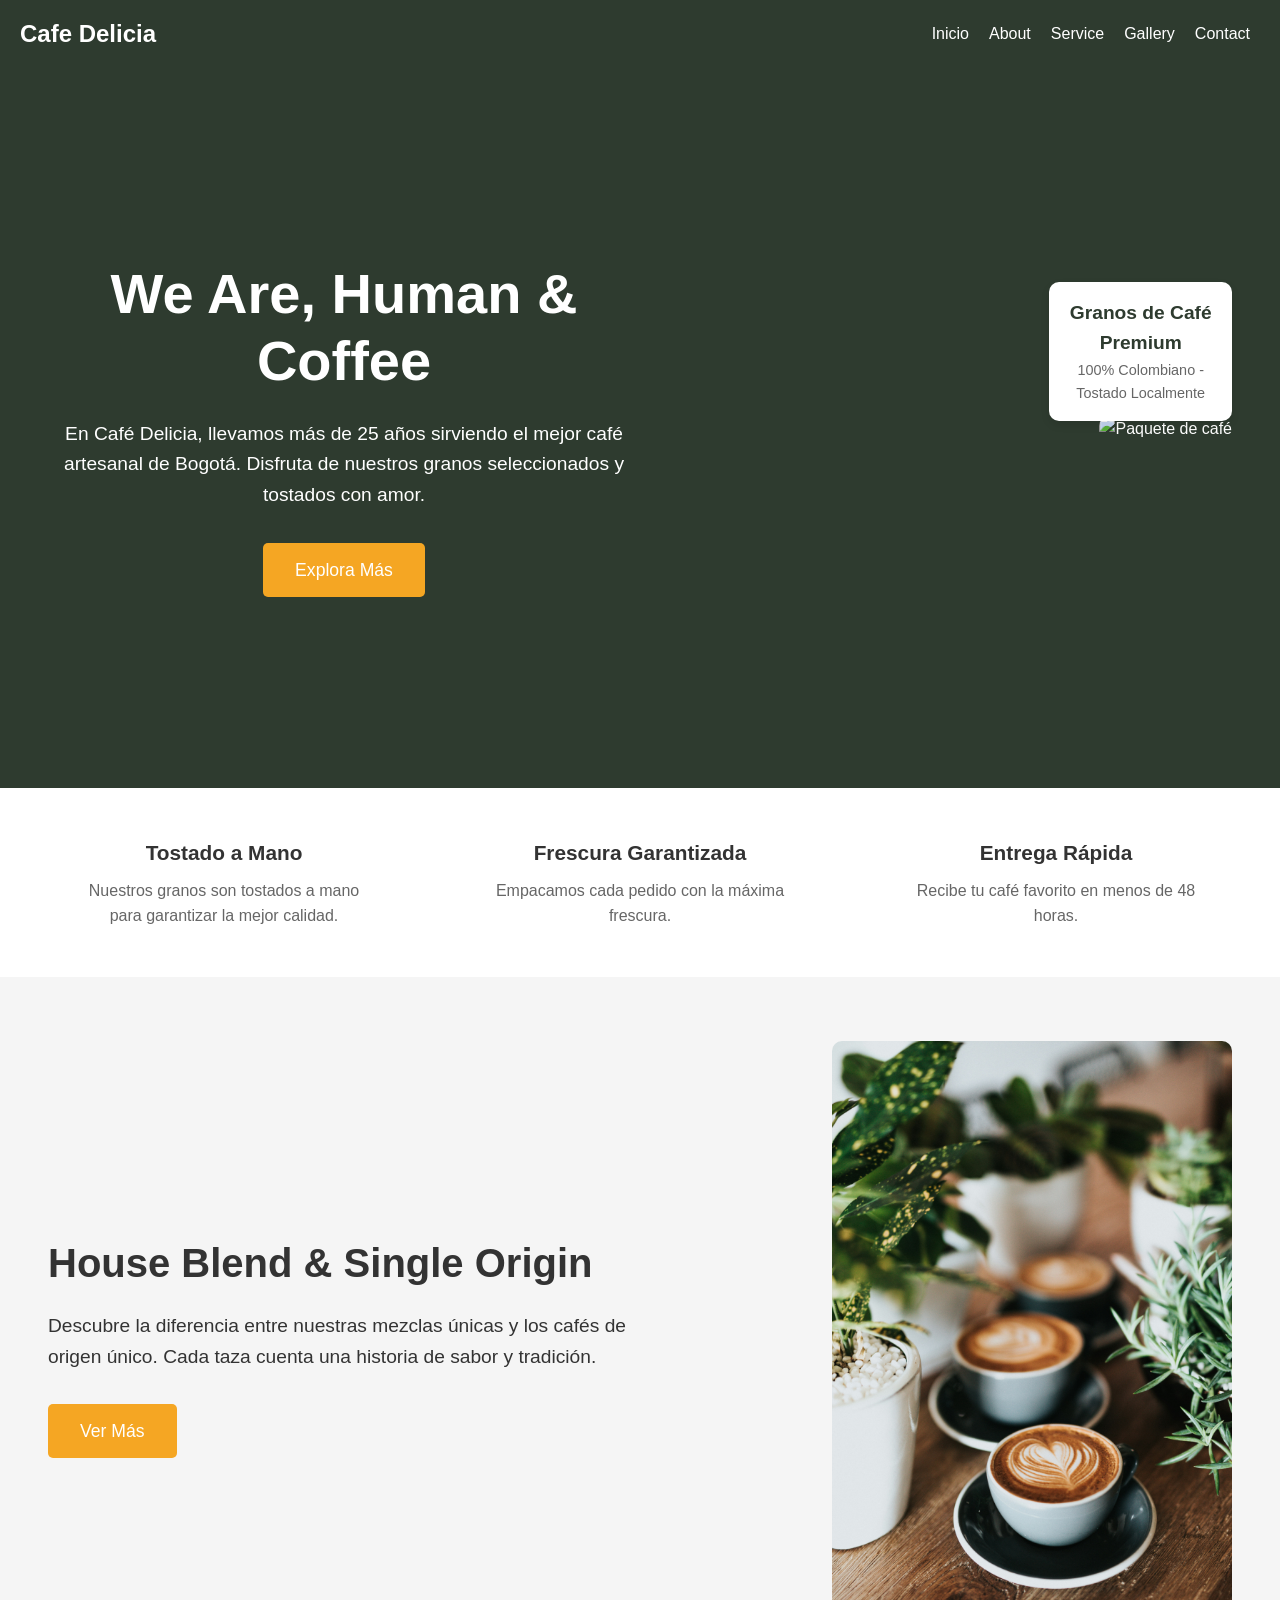
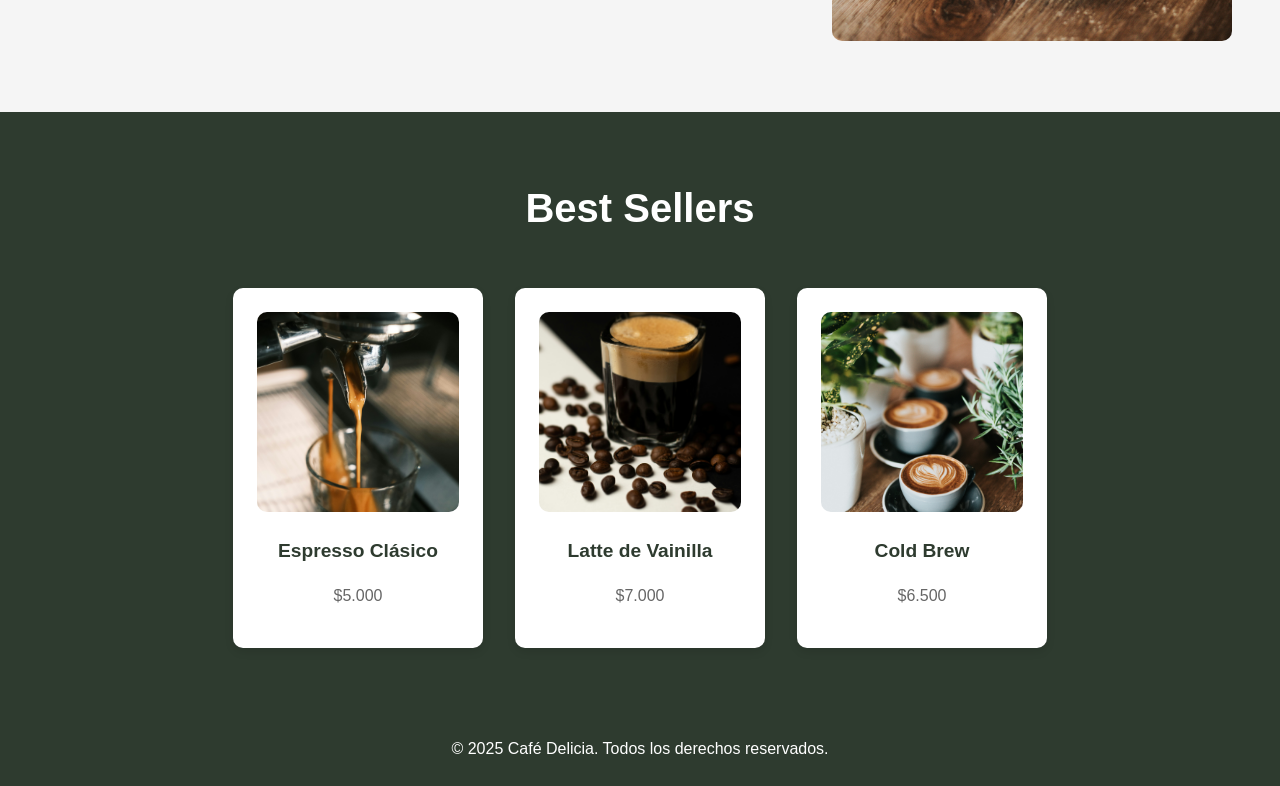
==== index.html @ 70d64720 "Mi nuevo Proyecto" ====
<!DOCTYPE html>
<html lang="es">
<head>
    <meta charset="UTF-8">
    <meta name="viewport" content="width=device-width, initial-scale=1.0">
    <title>Café Delicia - Inicio</title>
    <link rel="stylesheet" href="/css/style.css">
</head>
<body>
    <nav class="navbar">
        <div class="logo">Cafe Delicia</div>
        <ul class="nav-links" id="navLinks">
            <li><a href="index.html">Inicio</a></li>
            <li><a href="/page/about.html">About</a></li>
            <li><a href="/page/services.html">Service</a></li>
            <li><a href="/page/gallery.html">Gallery</a></li>
            <li><a href="/page/contact.html">Contact</a></li>
        </ul>
        <div class="hamburger" id="hamburger">
            <div></div>
            <div></div>
            <div></div>
        </div>
    </nav>
    
    <script>
        document.addEventListener("DOMContentLoaded", function () {
            const hamburger = document.getElementById("hamburger");
            const navLinks = document.getElementById("navLinks");
            
            hamburger.addEventListener("click", function () {
                navLinks.classList.toggle("active");
            });
        });
    </script>

    <main>
        <section class="hero">
            <div class="hero-content">
                <h1>We Are, Human & Coffee</h1>
                <p>En Café Delicia, llevamos más de 25 años sirviendo el mejor café artesanal de Bogotá. Disfruta de nuestros granos seleccionados y tostados con amor.</p>
                <a href="services.html" class="btn">Explora Más</a>
            </div>
            <div class="hero-image">
                <img src="https://images.unsplash.com/photo-1600585154340-be6161a56a0c?q=80&w=400&auto=format&fit=crop" alt="Paquete de café">
                <div class="highlight-box">
                    <h3>Granos de Café Premium</h3>
                    <p>100% Colombiano - Tostado Localmente</p>
                </div>
            </div>
        </section>

        <section class="features">
            <div class="feature-item">
                <h3>Tostado a Mano</h3>
                <p>Nuestros granos son tostados a mano para garantizar la mejor calidad.</p>
            </div>
            <div class="feature-item">
                <h3>Frescura Garantizada</h3>
                <p>Empacamos cada pedido con la máxima frescura.</p>
            </div>
            <div class="feature-item">
                <h3>Entrega Rápida</h3>
                <p>Recibe tu café favorito en menos de 48 horas.</p>
            </div>
        </section>

        <section class="blend-section">
            <div class="blend-content">
                <h2>House Blend & Single Origin</h2>
                <p>Descubre la diferencia entre nuestras mezclas únicas y los cafés de origen único. Cada taza cuenta una historia de sabor y tradición.</p>
                <a href="services.html" class="btn">Ver Más</a>
            </div>
            <div class="blend-image">
                <img src="images/nathan-dumlao-zUNs99PGDg0-unsplash.jpg">
            </div>
        </section>

        <section class="best-sellers">
            <h2>Best Sellers</h2>
            <div class="products">
                <div class="product-card">
                    <img src="images/cemrecan-yurtman-XXLXQYrKuqo-unsplash.jpg" alt="Espresso">
                    <h3>Espresso Clásico</h3>
                    <p>$5.000</p>
                </div>
                <div class="product-card">
                    <img src="images/abolfazl-eslami-qHTyT-lxUBU-unsplash.jpg" alt="Latte">
                    <h3>Latte de Vainilla</h3>
                    <p>$7.000</p>
                </div>
                <div class="product-card">
                    <img src="images/nathan-dumlao-zUNs99PGDg0-unsplash.jpg" alt="Cold Brew">
                    <h3>Cold Brew</h3>
                    <p>$6.500</p>
                </div>
            </div>
        </section>
    </main>

    <footer>
        <p>© 2025 Café Delicia. Todos los derechos reservados.</p>
    </footer>
</body>
</html>
---- css/style.css ----
/* Reset y estilos base */
* {
    margin: 0;
    padding: 0;
    box-sizing: border-box;
}

body {
    font-family: 'Arial', sans-serif;
    line-height: 1.6;
    background-color: #f5f5f5;
    color: #333;
}

/* navbar */
.navbar {
    display: flex;
    justify-content: space-between;
    align-items: center;
    background: #2e3b2f;
    padding: 15px 20px;
    position: relative;
}

.navbar .logo {
    color: white;
    font-size: 1.5rem;
    font-weight: bold;
}

.nav-links {
    list-style: none;
    display: flex;
}

.nav-links li {
    margin: 0 10px;
}

.nav-links a {
    color: white;
    text-decoration: none;
    font-size: 1rem;
}

.hamburger {
    display: none;
    flex-direction: column;
    cursor: pointer;
}

.hamburger div {
    width: 25px;
    height: 3px;
    background: white;
    margin: 5px;
}

/* Hero (General) */
.hero {
    display: flex;
    justify-content: center;
    align-items: center;
    padding: 4rem 3rem;
    background-color: #2e3b2f;
    color: #fff;
    min-height: 60vh;
    text-align: center;
    background-size: cover;
    background-position: center;
}

.hero-content h1 {
    font-size: 3.5rem;
    margin-bottom: 1.5rem;
    line-height: 1.2;
}

.hero-content p {
    font-size: 1.2rem;
    margin-bottom: 2rem;
}

/* Hero específico para About */
.about-hero {
    background-image: linear-gradient(rgba(46, 59, 47, 0.7), rgba(46, 59, 47, 0.7)), url('https://images.unsplash.com/photo-1495474472287-4d71bcdd2085?q=80&w=1200&auto=format&fit=crop');
}

/* Hero específico para Services */
.services-hero {
    background-image: linear-gradient(rgba(46, 59, 47, 0.7), rgba(46, 59, 47, 0.7)), url('https://images.unsplash.com/photo-1512568400610-62da28bc8a13?q=80&w=1200&auto=format&fit=crop');
}

/* Hero específico para Gallery */
.gallery-hero {
    background-image: linear-gradient(rgba(46, 59, 47, 0.7), rgba(46, 59, 47, 0.7)), url('https://images.unsplash.com/photo-1509042239860-f550ce710b93?q=80&w=1200&auto=format&fit=crop');
}

/* Hero (Index) */
.hero:not(.about-hero):not(.services-hero):not(.gallery-hero) {
    display: flex;
    justify-content: space-between;
    align-items: center;
    min-height: 80vh;
}

.hero-content {
    max-width: 50%;
}

.hero-image {
    position: relative;
    max-width: 40%;
}

.hero-image img {
    width: 100%;
    border-radius: 10px;
    object-fit: cover;
}

.highlight-box {
    position: absolute;
    bottom: 20px;
    left: -50px;
    background-color: #fff;
    padding: 1rem;
    border-radius: 10px;
    box-shadow: 0 4px 8px rgba(0, 0, 0, 0.1);
    text-align: center;
}

.highlight-box h3 {
    color: #2e3b2f;
    font-size: 1.2rem;
}

.highlight-box p {
    color: #666;
    font-size: 0.9rem;
}

/* Botones */
.btn {
    display: inline-block;
    background-color: #f5a623;
    color: #fff;
    padding: 0.8rem 2rem;
    text-decoration: none;
    border-radius: 5px;
    font-size: 1.1rem;
    transition: background-color 0.3s ease;
}

.btn:hover {
    background-color: #e69500;
}

/* Secciones de contenido */
.content-section {
    padding: 4rem 3rem;
    max-width: 1200px;
    margin: 0 auto;
}

/* About Story */
.about-story {
    display: flex;
    justify-content: space-between;
    align-items: center;
    gap: 2rem;
    background-color: #fff;
    border-radius: 10px;
    padding: 3rem;
    box-shadow: 0 4px 8px rgba(0, 0, 0, 0.1);
}

.story-content {
    max-width: 50%;
}

.story-content h2 {
    font-size: 2.5rem;
    margin-bottom: 1rem;
    color: #2e3b2f;
}

.story-content p {
    font-size: 1.1rem;
    color: #666;
    margin-bottom: 1rem;
}

.story-image img {
    max-width: 500px;
    border-radius: 10px;
    object-fit: cover;
}

/* Team */
.team-section h2 {
    font-size: 2.5rem;
    margin-bottom: 1rem;
    color: #2e3b2f;
    text-align: center;
}

.team-section p {
    text-align: center;
    margin-bottom: 2rem;
    color: #666;
}

.team-container {
    display: flex;
    gap: 2rem;
    flex-wrap: wrap;
    justify-content: center;
}

.team-card {
    background-color: #fff;
    padding: 1.5rem;
    border-radius: 10px;
    text-align: center;
    width: 300px;
    box-shadow: 0 4px 8px rgba(0, 0, 0, 0.1);
    transition: transform 0.3s ease;
}

.team-card:hover {
    transform: translateY(-10px);
}

.team-card img {
    width: 150px;
    height: 150px;
    border-radius: 50%;
    object-fit: cover;
    margin-bottom: 1rem;
}

/* Values */
.values-section h2 {
    font-size: 2.5rem;
    margin-bottom: 2rem;
    color: #2e3b2f;
    text-align: center;
}

.values-container {
    display: flex;
    gap: 2rem;
    justify-content: center;
    flex-wrap: wrap;
}

.value-item {
    background-color: #fff;
    padding: 2rem;
    border-radius: 10px;
    text-align: center;
    width: 300px;
    box-shadow: 0 4px 8px rgba(0, 0, 0, 0.1);
}

.value-item h3 {
    font-size: 1.5rem;
    color: #2e3b2f;
    margin-bottom: 1rem;
}

.value-item p {
    color: #666;
}

/* Services Intro */
.services-intro {
    display: flex;
    justify-content: space-between;
    align-items: center;
    gap: 2rem;
    background-color: #fff;
    border-radius: 10px;
    padding: 3rem;
    box-shadow: 0 4px 8px rgba(0, 0, 0, 0.1);
}

.intro-content {
    max-width: 50%;
}

.intro-content h2 {
    font-size: 2.5rem;
    margin-bottom: 1rem;
    color: #2e3b2f;
}

.intro-content p {
    font-size: 1.1rem;
    color: #666;
}

.intro-image img {
    max-width: 500px;
    border-radius: 10px;
    object-fit: cover;
}

/* Services Menu */
.services-menu h2 {
    font-size: 2.5rem;
    margin-bottom: 2rem;
    color: #2e3b2f;
    text-align: center;
}

.products {
    display: flex;
    justify-content: center;
    gap: 2rem;
    flex-wrap: wrap;
}

.product-card {
    background-color: #fff;
    padding: 1.5rem;
    border-radius: 10px;
    text-align: center;
    width: 250px;
    box-shadow: 0 4px 8px rgba(0, 0, 0, 0.1);
    transition: transform 0.3s ease;
}

.product-card:hover {
    transform: translateY(-10px);
}

.product-card img {
    width: 100%;
    height: 200px;
    border-radius: 10px;
    object-fit: cover;
}

.product-card h3 {
    font-size: 1.2rem;
    color: #2e3b2f;
    margin: 1rem 0;
}

.product-card p {
    color: #666;
    margin-bottom: 1rem;
}

/* Special Offers */
.special-offers h2 {
    font-size: 2.5rem;
    margin-bottom: 2rem;
    color: #2e3b2f;
    text-align: center;
}

.offers-container {
    display: flex;
    gap: 2rem;
    justify-content: center;
    flex-wrap: wrap;
}

.offer-card {
    background-color: #fff;
    padding: 1.5rem;
    border-radius: 10px;
    text-align: center;
    width: 300px;
    box-shadow: 0 4px 8px rgba(0, 0, 0, 0.1);
}

.offer-card img {
    width: 100%;
    height: 200px;
    border-radius: 10px;
    object-fit: cover;
    margin-bottom: 1rem;
}

.offer-card h3 {
    font-size: 1.5rem;
    color: #2e3b2f;
    margin-bottom: 0.5rem;
}

.offer-card p {
    color: #666;
}

/* Gallery Carousel */
.gallery-carousel h2 {
    font-size: 2.5rem;
    margin-bottom: 2rem;
    color: #2e3b2f;
    text-align: center;
}

.carousel {
    position: relative;
    max-width: 800px;
    margin: 2rem auto;
    overflow: hidden;
}

.carousel-inner {
    position: relative;
    width: 100%;
}

.carousel-item {
    display: none;
    width: 100%;
}

.carousel-item.active {
    display: block;
}

.carousel-item img {
    width: 100%;
    height: 400px;
    object-fit: cover;
    border-radius: 10px;
}

.carousel-prev, .carousel-next {
    position: absolute;
    top: 50%;
    transform: translateY(-50%);
    background-color: rgba(46, 59, 47, 0.7);
    color: #fff;
    border: none;
    padding: 1rem;
    cursor: pointer;
    font-size: 1.5rem;
}

.carousel-prev {
    left: 10px;
}

.carousel-next {
    right: 10px;
}

/* Gallery Grid */
.gallery-grid h2 {
    font-size: 2.5rem;
    margin-bottom: 2rem;
    color: #2e3b2f;
    text-align: center;
}

.gallery-container {
    display: grid;
    grid-template-columns: repeat(auto-fit, minmax(250px, 1fr));
    gap: 2rem;
    padding: 2rem;
}

.gallery-item {
    text-align: center;
}

.gallery-item img {
    width: 100%;
    height: 200px;
    object-fit: cover;
    border-radius: 10px;
    box-shadow: 0 4px 8px rgba(0, 0, 0, 0.1);
}

.gallery-item p {
    margin-top: 1rem;
    color: #666;
}

/* Testimonials */
.testimonials h2 {
    font-size: 2.5rem;
    margin-bottom: 2rem;
    color: #2e3b2f;
    text-align: center;
}

.testimonials-container {
    display: flex;
    gap: 2rem;
    justify-content: center;
    flex-wrap: wrap;
}

.testimonial-card {
    background-color: #fff;
    padding: 2rem;
    border-radius: 10px;
    text-align: center;
    width: 300px;
    box-shadow: 0 4px 8px rgba(0, 0, 0, 0.1);
}

.testimonial-card p {
    font-style: italic;
    color: #666;
    margin-bottom: 1rem;
}

.testimonial-card h3 {
    font-size: 1.2rem;
    color: #2e3b2f;
}

/* Features */
.features {
    display: flex;
    justify-content: space-around;
    padding: 3rem 2rem;
    background-color: #fff;
    text-align: center;
    gap: 2rem;
}

.feature-item {
    max-width: 300px;
    flex: 1;
}

.feature-item img {
    width: 50px;
    height: 50px;
    margin-bottom: 1rem;
    object-fit: cover;
}

.feature-item h3 {
    font-size: 1.3rem;
    margin-bottom: 0.5rem;
}

.feature-item p {
    color: #666;
    font-size: 1rem;
}

/* Blend Section */
.blend-section {
    display: flex;
    justify-content: space-between;
    align-items: center;
    padding: 4rem 3rem;
    background-color: #f5f5f5;
}

.blend-content {
    max-width: 50%;
}

.blend-content h2 {
    font-size: 2.5rem;
    margin-bottom: 1rem;
}

.blend-content p {
    font-size: 1.2rem;
    margin-bottom: 2rem;
}

.blend-image img {
    max-width: 400px;
    border-radius: 10px;
    object-fit: cover;
}

/* Best Sellers */
.best-sellers {
    padding: 4rem 3rem;
    background-color: #2e3b2f;
    color: #fff;
    text-align: center;
}

.best-sellers h2 {
    font-size: 2.5rem;
    margin-bottom: 3rem;
}

/* Contacto */
.contact-section {
    background-color: #fff;
    border-radius: 10px;
    padding: 3rem;
    box-shadow: 0 4px 8px rgba(0, 0, 0, 0.1);
    margin: 3rem auto;
    max-width: 800px;
}

.contact-section img {
    width: 100%;
    max-width: 400px;
    margin: 2rem auto;
    border-radius: 10px;
    object-fit: cover;
}

.contact-form {
    display: flex;
    flex-direction: column;
    gap: 1.5rem;
    max-width: 500px;
    margin: 2rem auto;
}

.form-group label {
    display: block;
    margin-bottom: 0.5rem;
    font-weight: bold;
}

.form-group input, .form-group textarea {
    width: 100%;
    padding: 0.8rem;
    border: 2px solid #d9a57b;
    border-radius: 5px;
    font-size: 1rem;
}

.form-group textarea {
    min-height: 150px;
}

/* Footer */
footer {
    background-color: #2e3b2f;
    color: #fff;
    text-align: center;
    padding: 1.5rem;
}

/* Media Queries para mayor responsividad */
@media (max-width: 1024px) {
    .hero {
        flex-direction: column;
        text-align: center;
        padding: 3rem 2rem;
    }

    .hero-content {
        max-width: 100%;
        margin-bottom: 2rem;
    }

    .hero-image {
        max-width: 70%;
    }

    .hero-image img {
        width: 100%;
    }

    .highlight-box {
        left: 0;
        bottom: -50px;
    }

    .about-story, .services-intro, .blend-section {
        flex-direction: column;
        text-align: center;
    }

    .story-content, .intro-content, .blend-content {
        max-width: 100%;
        margin-bottom: 2rem;
    }

    .story-image img, .intro-image img, .blend-image img {
        max-width: 100%;
    }
}

@media (max-width: 768px) {
    .nav-menu {
        flex-direction: column;
        gap: 1rem;
    }

    .hero-content h1 {
        font-size: 2.5rem;
    }

    .hero-content p {
        font-size: 1rem;
    }

    .hero-image {
        max-width: 100%;
    }

    .features, .values-container, .offers-container, .testimonials-container {
        flex-direction: column;
        gap: 2rem;
    }

    .feature-item, .value-item, .offer-card, .testimonial-card {
        max-width: 100%;
    }

    .products {
        flex-direction: column;
        align-items: center;
    }

    .product-card {
        width: 100%;
        max-width: 300px;
    }

    .carousel {
        max-width: 100%;
    }

    .carousel-item img {
        height: 300px;
    }
}

@media (max-width: 480px) {
    .hero-content h1 {
        font-size: 2rem;
    }

    .hero-content p {
        font-size: 0.9rem;
    }

    .btn {
        padding: 0.6rem 1.5rem;
        font-size: 1rem;
    }

    .story-content h2, .intro-content h2, .blend-content h2, .services-menu h2, .special-offers h2, .gallery-carousel h2, .gallery-grid h2, .testimonials h2 {
        font-size: 2rem;
    }

    .team-card {
        width: 100%;
        max-width: 300px;
    }
}

@media (max-width: 768px) {
    .nav-links {
        display: none;
        flex-direction: column;
        position: absolute;
        top: 60px;
        left: 0;
        width: 100%;
        background: #2e3b2f;
        text-align: center;
    }

    .nav-links.active {
        display: flex;
    }

    .hamburger {
        display: flex;
    }
}
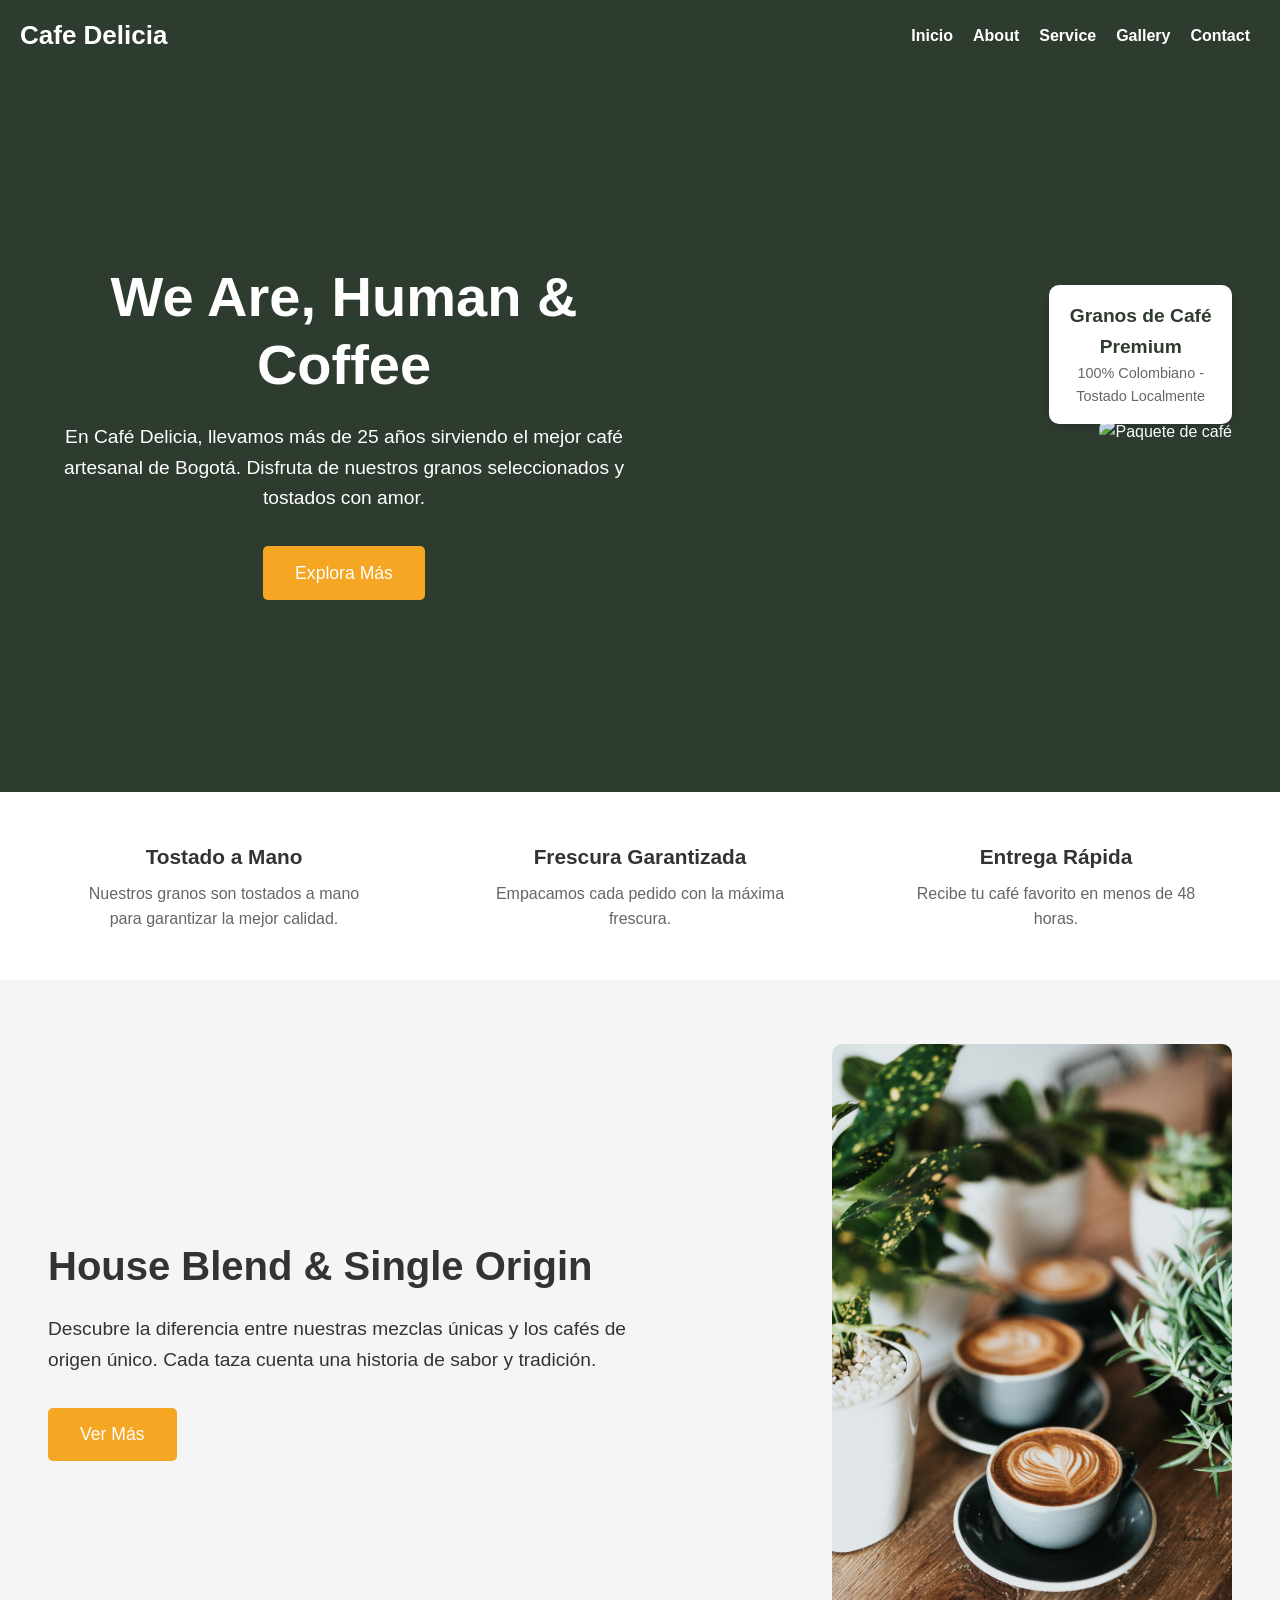
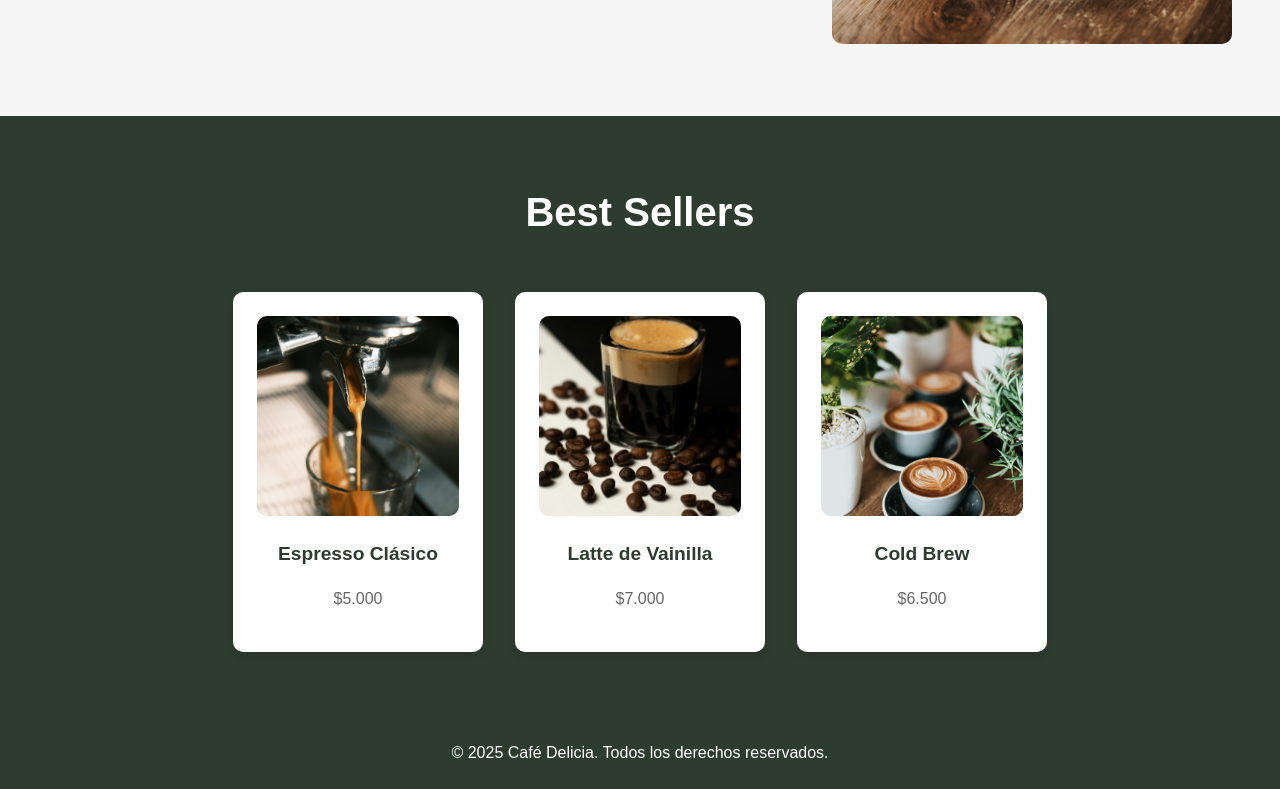
==== commit 65d96cac: "mejoras de diseño" ====
--- a/index.html
+++ b/index.html
@@ -4,17 +4,17 @@
     <meta charset="UTF-8">
     <meta name="viewport" content="width=device-width, initial-scale=1.0">
     <title>Café Delicia - Inicio</title>
-    <link rel="stylesheet" href="/css/style.css">
+    <link rel="stylesheet" href="./css/style.css">
 </head>
 <body>
     <nav class="navbar">
-        <div class="logo">Cafe Delicia</div>
+        <a href="/index.html">Cafe Delicia</a>
         <ul class="nav-links" id="navLinks">
-            <li><a href="index.html">Inicio</a></li>
-            <li><a href="/page/about.html">About</a></li>
-            <li><a href="/page/services.html">Service</a></li>
-            <li><a href="/page/gallery.html">Gallery</a></li>
-            <li><a href="/page/contact.html">Contact</a></li>
+            <li><a href="./index.html">Inicio</a></li>
+            <li><a href="./page/about.html">About</a></li>
+            <li><a href="./page/services.html">Service</a></li>
+            <li><a href="./page/gallery.html">Gallery</a></li>
+            <li><a href="./page/contact.html">Contact</a></li>
         </ul>
         <div class="hamburger" id="hamburger">
             <div></div>
@@ -39,7 +39,7 @@
             <div class="hero-content">
                 <h1>We Are, Human & Coffee</h1>
                 <p>En Café Delicia, llevamos más de 25 años sirviendo el mejor café artesanal de Bogotá. Disfruta de nuestros granos seleccionados y tostados con amor.</p>
-                <a href="services.html" class="btn">Explora Más</a>
+                <a href="./page/services.html" class="btn">Explora Más</a>
             </div>
             <div class="hero-image">
                 <img src="https://images.unsplash.com/photo-1600585154340-be6161a56a0c?q=80&w=400&auto=format&fit=crop" alt="Paquete de café">
@@ -69,10 +69,10 @@
             <div class="blend-content">
                 <h2>House Blend & Single Origin</h2>
                 <p>Descubre la diferencia entre nuestras mezclas únicas y los cafés de origen único. Cada taza cuenta una historia de sabor y tradición.</p>
-                <a href="services.html" class="btn">Ver Más</a>
+                <a href="./page/services.html" class="btn">Ver Más</a>
             </div>
             <div class="blend-image">
-                <img src="images/nathan-dumlao-zUNs99PGDg0-unsplash.jpg">
+                <img src="./images/nathan-dumlao-zUNs99PGDg0-unsplash.jpg" alt="Café">
             </div>
         </section>
 
@@ -80,17 +80,17 @@
             <h2>Best Sellers</h2>
             <div class="products">
                 <div class="product-card">
-                    <img src="images/cemrecan-yurtman-XXLXQYrKuqo-unsplash.jpg" alt="Espresso">
+                    <img src="./images/cemrecan-yurtman-XXLXQYrKuqo-unsplash.jpg" alt="Espresso">
                     <h3>Espresso Clásico</h3>
                     <p>$5.000</p>
                 </div>
                 <div class="product-card">
-                    <img src="images/abolfazl-eslami-qHTyT-lxUBU-unsplash.jpg" alt="Latte">
+                    <img src="./images/abolfazl-eslami-qHTyT-lxUBU-unsplash.jpg" alt="Latte">
                     <h3>Latte de Vainilla</h3>
                     <p>$7.000</p>
                 </div>
                 <div class="product-card">
-                    <img src="images/nathan-dumlao-zUNs99PGDg0-unsplash.jpg" alt="Cold Brew">
+                    <img src="./images/nathan-dumlao-zUNs99PGDg0-unsplash.jpg" alt="Cold Brew">
                     <h3>Cold Brew</h3>
                     <p>$6.500</p>
                 </div>
--- a/css/style.css
+++ b/css/style.css
@@ -1,778 +1,765 @@
+@charset "UTF-8";
 /* Reset y estilos base */
 * {
-    margin: 0;
-    padding: 0;
-    box-sizing: border-box;
+  margin: 0;
+  padding: 0;
+  box-sizing: border-box;
 }
 
 body {
-    font-family: 'Arial', sans-serif;
-    line-height: 1.6;
-    background-color: #f5f5f5;
-    color: #333;
+  font-family: "Arial", sans-serif;
+  line-height: 1.6;
+  background-color: #f5f5f5;
+  color: #333;
 }
 
 /* navbar */
+
+.navbar a {
+  text-decoration: none; 
+  color: white; 
+  font-size: 26px; 
+  font-weight: bold; 
+  font-family: 'Arial', sans-serif; 
+}
+
 .navbar {
-    display: flex;
-    justify-content: space-between;
+  display: flex;
+  justify-content: space-between;
+  align-items: center;
+  background: #2e3b2f;
+  padding: 15px 20px;
+  position: relative;
+}
+
+.navbar .logo {
+  color: white;
+  font-size: 1.5rem;
+  font-weight: bold;
+}
+
+.nav-links {
+  list-style: none;
+  display: flex;
+}
+
+.nav-links li {
+  margin: 0 10px;
+}
+
+.nav-links a {
+  color: white;
+  text-decoration: none;
+  font-size: 1rem;
+}
+
+.hamburger {
+  display: none;
+  flex-direction: column;
+  cursor: pointer;
+}
+
+.hamburger div {
+  width: 25px;
+  height: 3px;
+  background: white;
+  margin: 5px;
+}
+
+/* Hero (General) */
+.hero {
+  display: flex;
+  justify-content: center;
+  align-items: center;
+  padding: 4rem 3rem;
+  background-color: #2e3b2f;
+  color: #fff;
+  min-height: 60vh;
+  text-align: center;
+  background-size: cover;
+  background-position: center;
+}
+
+.hero-content h1 {
+  font-size: 3.5rem;
+  margin-bottom: 1.5rem;
+  line-height: 1.2;
+}
+
+.hero-content p {
+  font-size: 1.2rem;
+  margin-bottom: 2rem;
+}
+
+/* Hero específico para About */
+.about-hero {
+  background-image: linear-gradient(rgba(46, 59, 47, 0.7), rgba(46, 59, 47, 0.7)), url("https://images.unsplash.com/photo-1495474472287-4d71bcdd2085?q=80&w=1200&auto=format&fit=crop");
+}
+
+/* Hero específico para Services */
+.services-hero {
+  background-image: linear-gradient(rgba(46, 59, 47, 0.7), rgba(46, 59, 47, 0.7)), url("https://images.unsplash.com/photo-1512568400610-62da28bc8a13?q=80&w=1200&auto=format&fit=crop");
+}
+
+/* Hero específico para Gallery */
+.gallery-hero {
+  background-image: linear-gradient(rgba(46, 59, 47, 0.7), rgba(46, 59, 47, 0.7)), url("https://images.unsplash.com/photo-1509042239860-f550ce710b93?q=80&w=1200&auto=format&fit=crop");
+}
+
+/* Hero (Index) */
+.hero:not(.about-hero):not(.services-hero):not(.gallery-hero) {
+  display: flex;
+  justify-content: space-between;
+  align-items: center;
+  min-height: 80vh;
+}
+
+.hero-content {
+  max-width: 50%;
+}
+
+.hero-image {
+  position: relative;
+  max-width: 40%;
+}
+
+.hero-image img {
+  width: 100%;
+  border-radius: 10px;
+  object-fit: cover;
+}
+
+.highlight-box {
+  position: absolute;
+  bottom: 20px;
+  left: -50px;
+  background-color: #fff;
+  padding: 1rem;
+  border-radius: 10px;
+  box-shadow: 0 4px 8px rgba(0, 0, 0, 0.1);
+  text-align: center;
+}
+
+.highlight-box h3 {
+  color: #2e3b2f;
+  font-size: 1.2rem;
+}
+
+.highlight-box p {
+  color: #666;
+  font-size: 0.9rem;
+}
+
+/* Botones */
+.btn {
+  display: inline-block;
+  background-color: #f5a623;
+  color: #fff;
+  padding: 0.8rem 2rem;
+  text-decoration: none;
+  border-radius: 5px;
+  font-size: 1.1rem;
+  transition: background-color 0.3s ease;
+}
+
+.btn:hover {
+  background-color: #e69500;
+}
+
+/* Secciones de contenido */
+.content-section {
+  padding: 4rem 3rem;
+  max-width: 1200px;
+  margin: 0 auto;
+}
+
+/* About Story */
+.about-story {
+  display: flex;
+  justify-content: space-between;
+  align-items: center;
+  gap: 2rem;
+  background-color: #fff;
+  border-radius: 10px;
+  padding: 3rem;
+  box-shadow: 0 4px 8px rgba(0, 0, 0, 0.1);
+}
+
+.story-content {
+  max-width: 50%;
+}
+
+.story-content h2 {
+  font-size: 2.5rem;
+  margin-bottom: 1rem;
+  color: #2e3b2f;
+}
+
+.story-content p {
+  font-size: 1.1rem;
+  color: #666;
+  margin-bottom: 1rem;
+}
+
+.story-image img {
+  max-width: 500px;
+  border-radius: 10px;
+  object-fit: cover;
+}
+
+/* Team */
+.team-section h2 {
+  font-size: 2.5rem;
+  margin-bottom: 1rem;
+  color: #2e3b2f;
+  text-align: center;
+}
+
+.team-section p {
+  text-align: center;
+  margin-bottom: 2rem;
+  color: #666;
+}
+
+.team-container {
+  display: flex;
+  gap: 2rem;
+  flex-wrap: wrap;
+  justify-content: center;
+}
+
+.team-card {
+  background-color: #fff;
+  padding: 1.5rem;
+  border-radius: 10px;
+  text-align: center;
+  width: 300px;
+  box-shadow: 0 4px 8px rgba(0, 0, 0, 0.1);
+  transition: transform 0.3s ease;
+}
+
+.team-card:hover {
+  transform: translateY(-10px);
+}
+
+.team-card img {
+  width: 150px;
+  height: 150px;
+  border-radius: 50%;
+  object-fit: cover;
+  margin-bottom: 1rem;
+}
+
+/* Values */
+.values-section h2 {
+  font-size: 2.5rem;
+  margin-bottom: 2rem;
+  color: #2e3b2f;
+  text-align: center;
+}
+
+.values-container {
+  display: flex;
+  gap: 2rem;
+  justify-content: center;
+  flex-wrap: wrap;
+}
+
+.value-item {
+  background-color: #fff;
+  padding: 2rem;
+  border-radius: 10px;
+  text-align: center;
+  width: 300px;
+  box-shadow: 0 4px 8px rgba(0, 0, 0, 0.1);
+}
+
+.value-item h3 {
+  font-size: 1.5rem;
+  color: #2e3b2f;
+  margin-bottom: 1rem;
+}
+
+.value-item p {
+  color: #666;
+}
+
+/* Services Intro */
+.services-intro {
+  display: flex;
+  justify-content: space-between;
+  align-items: center;
+  gap: 2rem;
+  background-color: #fff;
+  border-radius: 10px;
+  padding: 3rem;
+  box-shadow: 0 4px 8px rgba(0, 0, 0, 0.1);
+}
+
+.intro-content {
+  max-width: 50%;
+}
+
+.intro-content h2 {
+  font-size: 2.5rem;
+  margin-bottom: 1rem;
+  color: #2e3b2f;
+}
+
+.intro-content p {
+  font-size: 1.1rem;
+  color: #666;
+}
+
+.intro-image img {
+  max-width: 500px;
+  border-radius: 10px;
+  object-fit: cover;
+}
+
+/* Services Menu */
+.services-menu h2 {
+  font-size: 2.5rem;
+  margin-bottom: 2rem;
+  color: #2e3b2f;
+  text-align: center;
+}
+
+.products {
+  display: flex;
+  justify-content: center;
+  gap: 2rem;
+  flex-wrap: wrap;
+}
+
+.product-card {
+  background-color: #fff;
+  padding: 1.5rem;
+  border-radius: 10px;
+  text-align: center;
+  width: 250px;
+  box-shadow: 0 4px 8px rgba(0, 0, 0, 0.1);
+  transition: transform 0.3s ease;
+}
+
+.product-card:hover {
+  transform: translateY(-10px);
+}
+
+.product-card img {
+  width: 100%;
+  height: 200px;
+  border-radius: 10px;
+  object-fit: cover;
+}
+
+.product-card h3 {
+  font-size: 1.2rem;
+  color: #2e3b2f;
+  margin: 1rem 0;
+}
+
+.product-card p {
+  color: #666;
+  margin-bottom: 1rem;
+}
+
+/* Special Offers */
+.special-offers h2 {
+  font-size: 2.5rem;
+  margin-bottom: 2rem;
+  color: #2e3b2f;
+  text-align: center;
+}
+
+.offers-container {
+  display: flex;
+  gap: 2rem;
+  justify-content: center;
+  flex-wrap: wrap;
+}
+
+.offer-card {
+  background-color: #fff;
+  padding: 1.5rem;
+  border-radius: 10px;
+  text-align: center;
+  width: 300px;
+  box-shadow: 0 4px 8px rgba(0, 0, 0, 0.1);
+}
+
+.offer-card img {
+  width: 100%;
+  height: 200px;
+  border-radius: 10px;
+  object-fit: cover;
+  margin-bottom: 1rem;
+}
+
+.offer-card h3 {
+  font-size: 1.5rem;
+  color: #2e3b2f;
+  margin-bottom: 0.5rem;
+}
+
+.offer-card p {
+  color: #666;
+}
+
+/* Gallery Carousel */
+.gallery-carousel h2 {
+  font-size: 2.5rem;
+  margin-bottom: 2rem;
+  color: #2e3b2f;
+  text-align: center;
+}
+
+.carousel {
+  position: relative;
+  max-width: 800px;
+  margin: 2rem auto;
+  overflow: hidden;
+}
+
+.carousel-inner {
+  position: relative;
+  width: 100%;
+}
+
+.carousel-item {
+  display: none;
+  width: 100%;
+}
+
+.carousel-item.active {
+  display: block;
+}
+
+.carousel-item img {
+  width: 100%;
+  height: 400px;
+  object-fit: cover;
+  border-radius: 10px;
+}
+
+.carousel-prev, .carousel-next {
+  position: absolute;
+  top: 50%;
+  transform: translateY(-50%);
+  background-color: rgba(46, 59, 47, 0.7);
+  color: #fff;
+  border: none;
+  padding: 1rem;
+  cursor: pointer;
+  font-size: 1.5rem;
+}
+
+.carousel-prev {
+  left: 10px;
+}
+
+.carousel-next {
+  right: 10px;
+}
+
+/* Gallery Grid */
+.gallery-grid h2 {
+  font-size: 2.5rem;
+  margin-bottom: 2rem;
+  color: #2e3b2f;
+  text-align: center;
+}
+
+.gallery-container {
+  display: grid;
+  grid-template-columns: repeat(auto-fit, minmax(250px, 1fr));
+  gap: 2rem;
+  padding: 2rem;
+}
+
+.gallery-item {
+  text-align: center;
+}
+
+.gallery-item img {
+  width: 100%;
+  height: 200px;
+  object-fit: cover;
+  border-radius: 10px;
+  box-shadow: 0 4px 8px rgba(0, 0, 0, 0.1);
+}
+
+.gallery-item p {
+  margin-top: 1rem;
+  color: #666;
+}
+
+/* Testimonials */
+.testimonials h2 {
+  font-size: 2.5rem;
+  margin-bottom: 2rem;
+  color: #2e3b2f;
+  text-align: center;
+}
+
+.testimonials-container {
+  display: flex;
+  gap: 2rem;
+  justify-content: center;
+  flex-wrap: wrap;
+}
+
+.testimonial-card {
+  background-color: #fff;
+  padding: 2rem;
+  border-radius: 10px;
+  text-align: center;
+  width: 300px;
+  box-shadow: 0 4px 8px rgba(0, 0, 0, 0.1);
+}
+
+.testimonial-card p {
+  font-style: italic;
+  color: #666;
+  margin-bottom: 1rem;
+}
+
+.testimonial-card h3 {
+  font-size: 1.2rem;
+  color: #2e3b2f;
+}
+
+/* Features */
+.features {
+  display: flex;
+  justify-content: space-around;
+  padding: 3rem 2rem;
+  background-color: #fff;
+  text-align: center;
+  gap: 2rem;
+}
+
+.feature-item {
+  max-width: 300px;
+  flex: 1;
+}
+
+.feature-item img {
+  width: 50px;
+  height: 50px;
+  margin-bottom: 1rem;
+  object-fit: cover;
+}
+
+.feature-item h3 {
+  font-size: 1.3rem;
+  margin-bottom: 0.5rem;
+}
+
+.feature-item p {
+  color: #666;
+  font-size: 1rem;
+}
+
+/* Blend Section */
+.blend-section {
+  display: flex;
+  justify-content: space-between;
+  align-items: center;
+  padding: 4rem 3rem;
+  background-color: #f5f5f5;
+}
+
+.blend-content {
+  max-width: 50%;
+}
+
+.blend-content h2 {
+  font-size: 2.5rem;
+  margin-bottom: 1rem;
+}
+
+.blend-content p {
+  font-size: 1.2rem;
+  margin-bottom: 2rem;
+}
+
+.blend-image img {
+  max-width: 400px;
+  border-radius: 10px;
+  object-fit: cover;
+}
+
+/* Best Sellers */
+.best-sellers {
+  padding: 4rem 3rem;
+  background-color: #2e3b2f;
+  color: #fff;
+  text-align: center;
+}
+
+.best-sellers h2 {
+  font-size: 2.5rem;
+  margin-bottom: 3rem;
+}
+
+/* Contacto */
+.contact-section {
+  background-color: #fff;
+  border-radius: 10px;
+  padding: 3rem;
+  box-shadow: 0 4px 8px rgba(0, 0, 0, 0.1);
+  margin: 3rem auto;
+  max-width: 800px;
+}
+
+.contact-section img {
+  width: 100%;
+  max-width: 400px;
+  margin: 2rem auto;
+  border-radius: 10px;
+  object-fit: cover;
+}
+
+.contact-form {
+  display: flex;
+  flex-direction: column;
+  gap: 1.5rem;
+  max-width: 500px;
+  margin: 2rem auto;
+}
+
+.form-group label {
+  display: block;
+  margin-bottom: 0.5rem;
+  font-weight: bold;
+}
+
+.form-group input, .form-group textarea {
+  width: 100%;
+  padding: 0.8rem;
+  border: 2px solid #d9a57b;
+  border-radius: 5px;
+  font-size: 1rem;
+}
+
+.form-group textarea {
+  min-height: 150px;
+}
+
+/* Footer */
+footer {
+  background-color: #2e3b2f;
+  color: #fff;
+  text-align: center;
+  padding: 1.5rem;
+}
+
+/* Media Queries para mayor responsividad */
+@media (max-width: 1024px) {
+  .hero {
+    flex-direction: column;
+    text-align: center;
+    padding: 3rem 2rem;
+  }
+  .hero-content {
+    max-width: 100%;
+    margin-bottom: 2rem;
+  }
+  .hero-image {
+    max-width: 70%;
+  }
+  .hero-image img {
+    width: 100%;
+  }
+  .highlight-box {
+    left: 0;
+    bottom: -50px;
+  }
+  .about-story, .services-intro, .blend-section {
+    flex-direction: column;
+    text-align: center;
+  }
+  .story-content, .intro-content, .blend-content {
+    max-width: 100%;
+    margin-bottom: 2rem;
+  }
+  .story-image img, .intro-image img, .blend-image img {
+    max-width: 100%;
+  }
+}
+@media (max-width: 768px) {
+  .nav-menu {
+    flex-direction: column;
+    gap: 1rem;
+  }
+  .hero-content h1 {
+    font-size: 2.5rem;
+  }
+  .hero-content p {
+    font-size: 1rem;
+  }
+  .hero-image {
+    max-width: 100%;
+  }
+  .features, .values-container, .offers-container, .testimonials-container {
+    flex-direction: column;
+    gap: 2rem;
+  }
+  .feature-item, .value-item, .offer-card, .testimonial-card {
+    max-width: 100%;
+  }
+  .products {
+    flex-direction: column;
     align-items: center;
-    background: #2e3b2f;
-    padding: 15px 20px;
-    position: relative;
-}
-
-.navbar .logo {
-    color: white;
-    font-size: 1.5rem;
-    font-weight: bold;
-}
-
-.nav-links {
-    list-style: none;
-    display: flex;
-}
-
-.nav-links li {
-    margin: 0 10px;
-}
-
-.nav-links a {
-    color: white;
-    text-decoration: none;
+  }
+  .product-card {
+    width: 100%;
+    max-width: 300px;
+  }
+  .carousel {
+    max-width: 100%;
+  }
+  .carousel-item img {
+    height: 300px;
+  }
+}
+@media (max-width: 480px) {
+  .hero-content h1 {
+    font-size: 2rem;
+  }
+  .hero-content p {
+    font-size: 0.9rem;
+  }
+  .btn {
+    padding: 0.6rem 1.5rem;
     font-size: 1rem;
-}
-
-.hamburger {
+  }
+  .story-content h2, .intro-content h2, .blend-content h2, .services-menu h2, .special-offers h2, .gallery-carousel h2, .gallery-grid h2, .testimonials h2 {
+    font-size: 2rem;
+  }
+  .team-card {
+    width: 100%;
+    max-width: 300px;
+  }
+}
+@media (max-width: 768px) {
+  .nav-links {
     display: none;
     flex-direction: column;
-    cursor: pointer;
-}
-
-.hamburger div {
-    width: 25px;
-    height: 3px;
-    background: white;
-    margin: 5px;
-}
-
-/* Hero (General) */
-.hero {
+    position: absolute;
+    top: 60px;
+    left: 0;
+    width: 100%;
+    background: #2e3b2f;
+    text-align: center;
+  }
+  .nav-links.active {
     display: flex;
-    justify-content: center;
-    align-items: center;
-    padding: 4rem 3rem;
-    background-color: #2e3b2f;
-    color: #fff;
-    min-height: 60vh;
-    text-align: center;
-    background-size: cover;
-    background-position: center;
-}
-
-.hero-content h1 {
-    font-size: 3.5rem;
-    margin-bottom: 1.5rem;
-    line-height: 1.2;
-}
-
-.hero-content p {
-    font-size: 1.2rem;
-    margin-bottom: 2rem;
-}
-
-/* Hero específico para About */
-.about-hero {
-    background-image: linear-gradient(rgba(46, 59, 47, 0.7), rgba(46, 59, 47, 0.7)), url('https://images.unsplash.com/photo-1495474472287-4d71bcdd2085?q=80&w=1200&auto=format&fit=crop');
-}
-
-/* Hero específico para Services */
-.services-hero {
-    background-image: linear-gradient(rgba(46, 59, 47, 0.7), rgba(46, 59, 47, 0.7)), url('https://images.unsplash.com/photo-1512568400610-62da28bc8a13?q=80&w=1200&auto=format&fit=crop');
-}
-
-/* Hero específico para Gallery */
-.gallery-hero {
-    background-image: linear-gradient(rgba(46, 59, 47, 0.7), rgba(46, 59, 47, 0.7)), url('https://images.unsplash.com/photo-1509042239860-f550ce710b93?q=80&w=1200&auto=format&fit=crop');
-}
-
-/* Hero (Index) */
-.hero:not(.about-hero):not(.services-hero):not(.gallery-hero) {
+  }
+  .hamburger {
     display: flex;
-    justify-content: space-between;
-    align-items: center;
-    min-height: 80vh;
-}
-
-.hero-content {
-    max-width: 50%;
-}
-
-.hero-image {
-    position: relative;
-    max-width: 40%;
-}
-
-.hero-image img {
-    width: 100%;
-    border-radius: 10px;
-    object-fit: cover;
-}
-
-.highlight-box {
-    position: absolute;
-    bottom: 20px;
-    left: -50px;
-    background-color: #fff;
-    padding: 1rem;
-    border-radius: 10px;
-    box-shadow: 0 4px 8px rgba(0, 0, 0, 0.1);
-    text-align: center;
-}
-
-.highlight-box h3 {
-    color: #2e3b2f;
-    font-size: 1.2rem;
-}
-
-.highlight-box p {
-    color: #666;
-    font-size: 0.9rem;
-}
-
-/* Botones */
-.btn {
-    display: inline-block;
-    background-color: #f5a623;
-    color: #fff;
-    padding: 0.8rem 2rem;
-    text-decoration: none;
-    border-radius: 5px;
-    font-size: 1.1rem;
-    transition: background-color 0.3s ease;
-}
-
-.btn:hover {
-    background-color: #e69500;
-}
-
-/* Secciones de contenido */
-.content-section {
-    padding: 4rem 3rem;
-    max-width: 1200px;
-    margin: 0 auto;
-}
-
-/* About Story */
-.about-story {
-    display: flex;
-    justify-content: space-between;
-    align-items: center;
-    gap: 2rem;
-    background-color: #fff;
-    border-radius: 10px;
-    padding: 3rem;
-    box-shadow: 0 4px 8px rgba(0, 0, 0, 0.1);
-}
-
-.story-content {
-    max-width: 50%;
-}
-
-.story-content h2 {
-    font-size: 2.5rem;
-    margin-bottom: 1rem;
-    color: #2e3b2f;
-}
-
-.story-content p {
-    font-size: 1.1rem;
-    color: #666;
-    margin-bottom: 1rem;
-}
-
-.story-image img {
-    max-width: 500px;
-    border-radius: 10px;
-    object-fit: cover;
-}
-
-/* Team */
-.team-section h2 {
-    font-size: 2.5rem;
-    margin-bottom: 1rem;
-    color: #2e3b2f;
-    text-align: center;
-}
-
-.team-section p {
-    text-align: center;
-    margin-bottom: 2rem;
-    color: #666;
-}
-
-.team-container {
-    display: flex;
-    gap: 2rem;
-    flex-wrap: wrap;
-    justify-content: center;
-}
-
-.team-card {
-    background-color: #fff;
-    padding: 1.5rem;
-    border-radius: 10px;
-    text-align: center;
-    width: 300px;
-    box-shadow: 0 4px 8px rgba(0, 0, 0, 0.1);
-    transition: transform 0.3s ease;
-}
-
-.team-card:hover {
-    transform: translateY(-10px);
-}
-
-.team-card img {
-    width: 150px;
-    height: 150px;
-    border-radius: 50%;
-    object-fit: cover;
-    margin-bottom: 1rem;
-}
-
-/* Values */
-.values-section h2 {
-    font-size: 2.5rem;
-    margin-bottom: 2rem;
-    color: #2e3b2f;
-    text-align: center;
-}
-
-.values-container {
-    display: flex;
-    gap: 2rem;
-    justify-content: center;
-    flex-wrap: wrap;
-}
-
-.value-item {
-    background-color: #fff;
-    padding: 2rem;
-    border-radius: 10px;
-    text-align: center;
-    width: 300px;
-    box-shadow: 0 4px 8px rgba(0, 0, 0, 0.1);
-}
-
-.value-item h3 {
-    font-size: 1.5rem;
-    color: #2e3b2f;
-    margin-bottom: 1rem;
-}
-
-.value-item p {
-    color: #666;
-}
-
-/* Services Intro */
-.services-intro {
-    display: flex;
-    justify-content: space-between;
-    align-items: center;
-    gap: 2rem;
-    background-color: #fff;
-    border-radius: 10px;
-    padding: 3rem;
-    box-shadow: 0 4px 8px rgba(0, 0, 0, 0.1);
-}
-
-.intro-content {
-    max-width: 50%;
-}
-
-.intro-content h2 {
-    font-size: 2.5rem;
-    margin-bottom: 1rem;
-    color: #2e3b2f;
-}
-
-.intro-content p {
-    font-size: 1.1rem;
-    color: #666;
-}
-
-.intro-image img {
-    max-width: 500px;
-    border-radius: 10px;
-    object-fit: cover;
-}
-
-/* Services Menu */
-.services-menu h2 {
-    font-size: 2.5rem;
-    margin-bottom: 2rem;
-    color: #2e3b2f;
-    text-align: center;
-}
-
-.products {
-    display: flex;
-    justify-content: center;
-    gap: 2rem;
-    flex-wrap: wrap;
-}
-
-.product-card {
-    background-color: #fff;
-    padding: 1.5rem;
-    border-radius: 10px;
-    text-align: center;
-    width: 250px;
-    box-shadow: 0 4px 8px rgba(0, 0, 0, 0.1);
-    transition: transform 0.3s ease;
-}
-
-.product-card:hover {
-    transform: translateY(-10px);
-}
-
-.product-card img {
-    width: 100%;
-    height: 200px;
-    border-radius: 10px;
-    object-fit: cover;
-}
-
-.product-card h3 {
-    font-size: 1.2rem;
-    color: #2e3b2f;
-    margin: 1rem 0;
-}
-
-.product-card p {
-    color: #666;
-    margin-bottom: 1rem;
-}
-
-/* Special Offers */
-.special-offers h2 {
-    font-size: 2.5rem;
-    margin-bottom: 2rem;
-    color: #2e3b2f;
-    text-align: center;
-}
-
-.offers-container {
-    display: flex;
-    gap: 2rem;
-    justify-content: center;
-    flex-wrap: wrap;
-}
-
-.offer-card {
-    background-color: #fff;
-    padding: 1.5rem;
-    border-radius: 10px;
-    text-align: center;
-    width: 300px;
-    box-shadow: 0 4px 8px rgba(0, 0, 0, 0.1);
-}
-
-.offer-card img {
-    width: 100%;
-    height: 200px;
-    border-radius: 10px;
-    object-fit: cover;
-    margin-bottom: 1rem;
-}
-
-.offer-card h3 {
-    font-size: 1.5rem;
-    color: #2e3b2f;
-    margin-bottom: 0.5rem;
-}
-
-.offer-card p {
-    color: #666;
-}
-
-/* Gallery Carousel */
-.gallery-carousel h2 {
-    font-size: 2.5rem;
-    margin-bottom: 2rem;
-    color: #2e3b2f;
-    text-align: center;
-}
-
-.carousel {
-    position: relative;
-    max-width: 800px;
-    margin: 2rem auto;
-    overflow: hidden;
-}
-
-.carousel-inner {
-    position: relative;
-    width: 100%;
-}
-
-.carousel-item {
-    display: none;
-    width: 100%;
-}
-
-.carousel-item.active {
-    display: block;
-}
-
-.carousel-item img {
-    width: 100%;
-    height: 400px;
-    object-fit: cover;
-    border-radius: 10px;
-}
-
-.carousel-prev, .carousel-next {
-    position: absolute;
-    top: 50%;
-    transform: translateY(-50%);
-    background-color: rgba(46, 59, 47, 0.7);
-    color: #fff;
-    border: none;
-    padding: 1rem;
-    cursor: pointer;
-    font-size: 1.5rem;
-}
-
-.carousel-prev {
-    left: 10px;
-}
-
-.carousel-next {
-    right: 10px;
-}
-
-/* Gallery Grid */
-.gallery-grid h2 {
-    font-size: 2.5rem;
-    margin-bottom: 2rem;
-    color: #2e3b2f;
-    text-align: center;
-}
-
-.gallery-container {
-    display: grid;
-    grid-template-columns: repeat(auto-fit, minmax(250px, 1fr));
-    gap: 2rem;
-    padding: 2rem;
-}
-
-.gallery-item {
-    text-align: center;
-}
-
-.gallery-item img {
-    width: 100%;
-    height: 200px;
-    object-fit: cover;
-    border-radius: 10px;
-    box-shadow: 0 4px 8px rgba(0, 0, 0, 0.1);
-}
-
-.gallery-item p {
-    margin-top: 1rem;
-    color: #666;
-}
-
-/* Testimonials */
-.testimonials h2 {
-    font-size: 2.5rem;
-    margin-bottom: 2rem;
-    color: #2e3b2f;
-    text-align: center;
-}
-
-.testimonials-container {
-    display: flex;
-    gap: 2rem;
-    justify-content: center;
-    flex-wrap: wrap;
-}
-
-.testimonial-card {
-    background-color: #fff;
-    padding: 2rem;
-    border-radius: 10px;
-    text-align: center;
-    width: 300px;
-    box-shadow: 0 4px 8px rgba(0, 0, 0, 0.1);
-}
-
-.testimonial-card p {
-    font-style: italic;
-    color: #666;
-    margin-bottom: 1rem;
-}
-
-.testimonial-card h3 {
-    font-size: 1.2rem;
-    color: #2e3b2f;
-}
-
-/* Features */
-.features {
-    display: flex;
-    justify-content: space-around;
-    padding: 3rem 2rem;
-    background-color: #fff;
-    text-align: center;
-    gap: 2rem;
-}
-
-.feature-item {
-    max-width: 300px;
-    flex: 1;
-}
-
-.feature-item img {
-    width: 50px;
-    height: 50px;
-    margin-bottom: 1rem;
-    object-fit: cover;
-}
-
-.feature-item h3 {
-    font-size: 1.3rem;
-    margin-bottom: 0.5rem;
-}
-
-.feature-item p {
-    color: #666;
-    font-size: 1rem;
-}
-
-/* Blend Section */
-.blend-section {
-    display: flex;
-    justify-content: space-between;
-    align-items: center;
-    padding: 4rem 3rem;
-    background-color: #f5f5f5;
-}
-
-.blend-content {
-    max-width: 50%;
-}
-
-.blend-content h2 {
-    font-size: 2.5rem;
-    margin-bottom: 1rem;
-}
-
-.blend-content p {
-    font-size: 1.2rem;
-    margin-bottom: 2rem;
-}
-
-.blend-image img {
-    max-width: 400px;
-    border-radius: 10px;
-    object-fit: cover;
-}
-
-/* Best Sellers */
-.best-sellers {
-    padding: 4rem 3rem;
-    background-color: #2e3b2f;
-    color: #fff;
-    text-align: center;
-}
-
-.best-sellers h2 {
-    font-size: 2.5rem;
-    margin-bottom: 3rem;
-}
-
-/* Contacto */
-.contact-section {
-    background-color: #fff;
-    border-radius: 10px;
-    padding: 3rem;
-    box-shadow: 0 4px 8px rgba(0, 0, 0, 0.1);
-    margin: 3rem auto;
-    max-width: 800px;
-}
-
-.contact-section img {
-    width: 100%;
-    max-width: 400px;
-    margin: 2rem auto;
-    border-radius: 10px;
-    object-fit: cover;
-}
-
-.contact-form {
-    display: flex;
-    flex-direction: column;
-    gap: 1.5rem;
-    max-width: 500px;
-    margin: 2rem auto;
-}
-
-.form-group label {
-    display: block;
-    margin-bottom: 0.5rem;
-    font-weight: bold;
-}
-
-.form-group input, .form-group textarea {
-    width: 100%;
-    padding: 0.8rem;
-    border: 2px solid #d9a57b;
-    border-radius: 5px;
-    font-size: 1rem;
-}
-
-.form-group textarea {
-    min-height: 150px;
-}
-
-/* Footer */
-footer {
-    background-color: #2e3b2f;
-    color: #fff;
-    text-align: center;
-    padding: 1.5rem;
-}
-
-/* Media Queries para mayor responsividad */
-@media (max-width: 1024px) {
-    .hero {
-        flex-direction: column;
-        text-align: center;
-        padding: 3rem 2rem;
-    }
-
-    .hero-content {
-        max-width: 100%;
-        margin-bottom: 2rem;
-    }
-
-    .hero-image {
-        max-width: 70%;
-    }
-
-    .hero-image img {
-        width: 100%;
-    }
-
-    .highlight-box {
-        left: 0;
-        bottom: -50px;
-    }
-
-    .about-story, .services-intro, .blend-section {
-        flex-direction: column;
-        text-align: center;
-    }
-
-    .story-content, .intro-content, .blend-content {
-        max-width: 100%;
-        margin-bottom: 2rem;
-    }
-
-    .story-image img, .intro-image img, .blend-image img {
-        max-width: 100%;
-    }
-}
-
-@media (max-width: 768px) {
-    .nav-menu {
-        flex-direction: column;
-        gap: 1rem;
-    }
-
-    .hero-content h1 {
-        font-size: 2.5rem;
-    }
-
-    .hero-content p {
-        font-size: 1rem;
-    }
-
-    .hero-image {
-        max-width: 100%;
-    }
-
-    .features, .values-container, .offers-container, .testimonials-container {
-        flex-direction: column;
-        gap: 2rem;
-    }
-
-    .feature-item, .value-item, .offer-card, .testimonial-card {
-        max-width: 100%;
-    }
-
-    .products {
-        flex-direction: column;
-        align-items: center;
-    }
-
-    .product-card {
-        width: 100%;
-        max-width: 300px;
-    }
-
-    .carousel {
-        max-width: 100%;
-    }
-
-    .carousel-item img {
-        height: 300px;
-    }
-}
-
-@media (max-width: 480px) {
-    .hero-content h1 {
-        font-size: 2rem;
-    }
-
-    .hero-content p {
-        font-size: 0.9rem;
-    }
-
-    .btn {
-        padding: 0.6rem 1.5rem;
-        font-size: 1rem;
-    }
-
-    .story-content h2, .intro-content h2, .blend-content h2, .services-menu h2, .special-offers h2, .gallery-carousel h2, .gallery-grid h2, .testimonials h2 {
-        font-size: 2rem;
-    }
-
-    .team-card {
-        width: 100%;
-        max-width: 300px;
-    }
-}
-
-@media (max-width: 768px) {
-    .nav-links {
-        display: none;
-        flex-direction: column;
-        position: absolute;
-        top: 60px;
-        left: 0;
-        width: 100%;
-        background: #2e3b2f;
-        text-align: center;
-    }
-
-    .nav-links.active {
-        display: flex;
-    }
-
-    .hamburger {
-        display: flex;
-    }
-}
+  }
+}
+
+/*# sourceMappingURL=style.css.map */
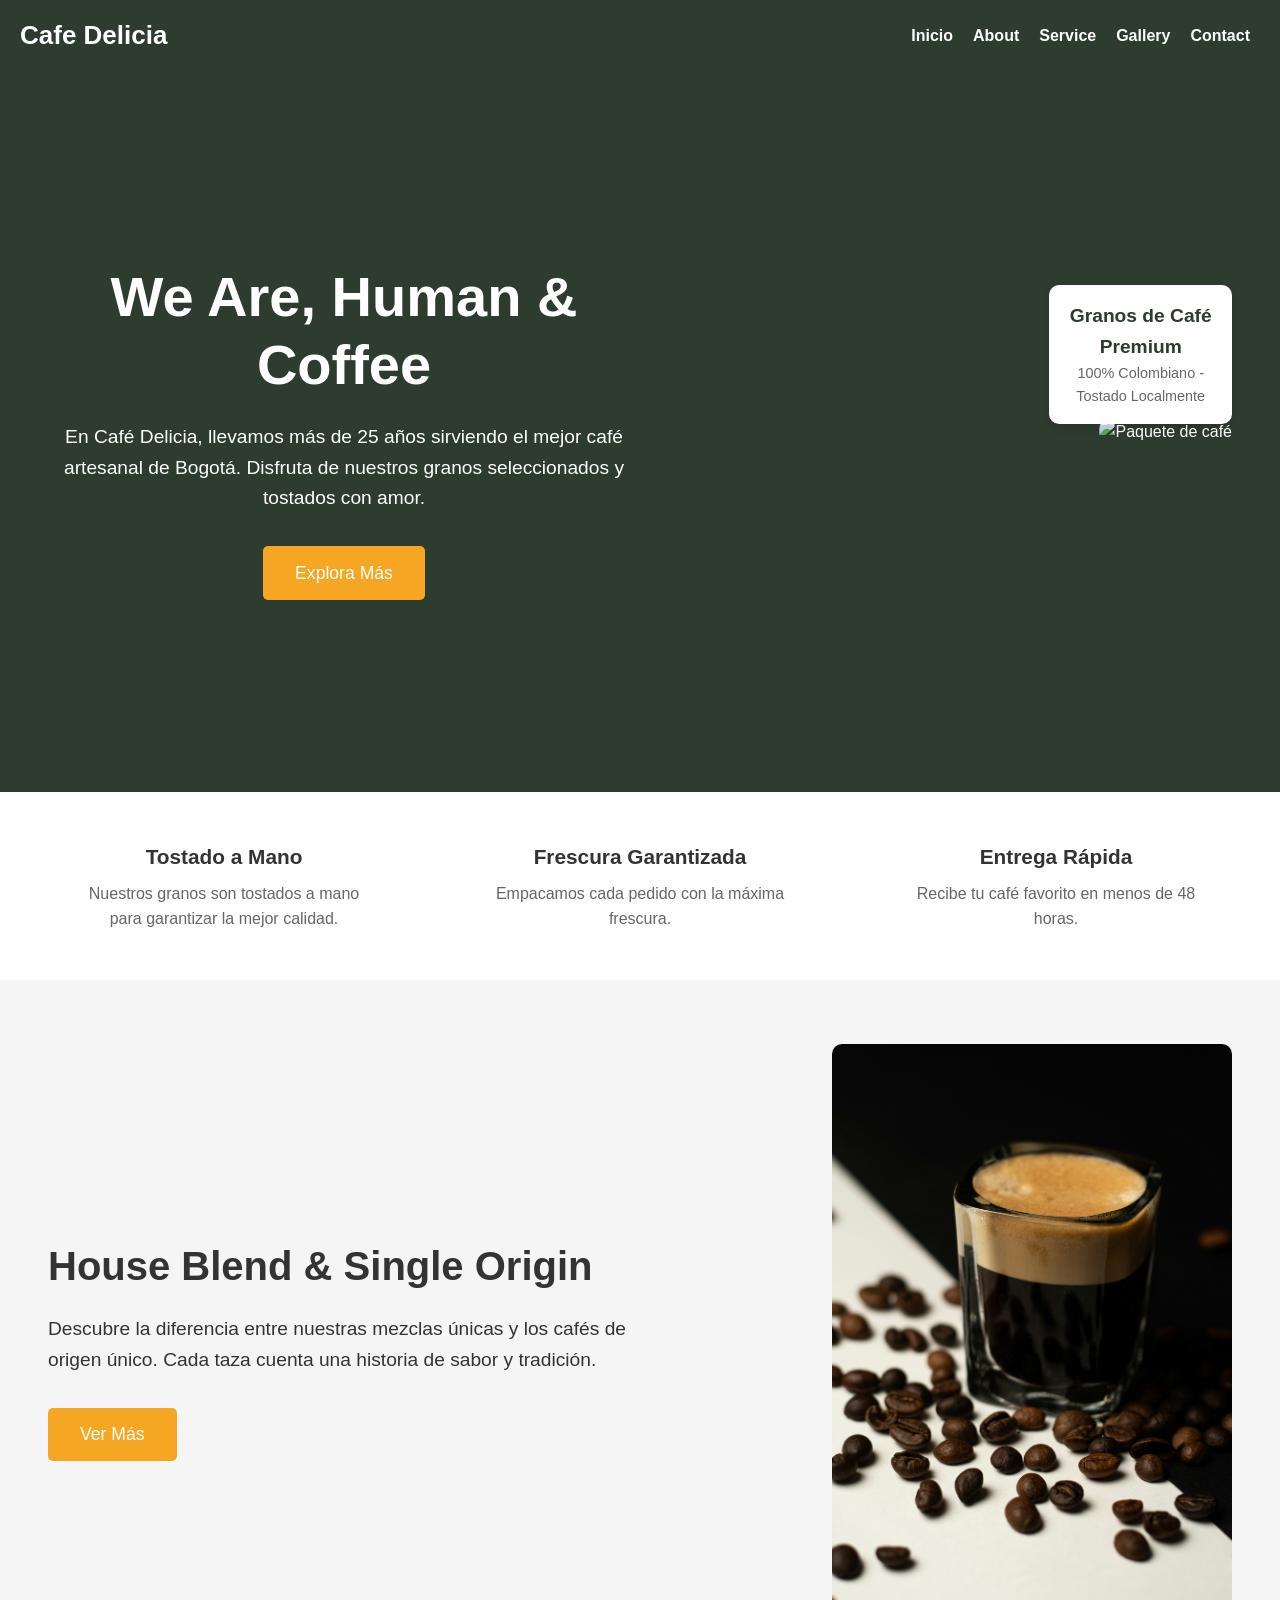
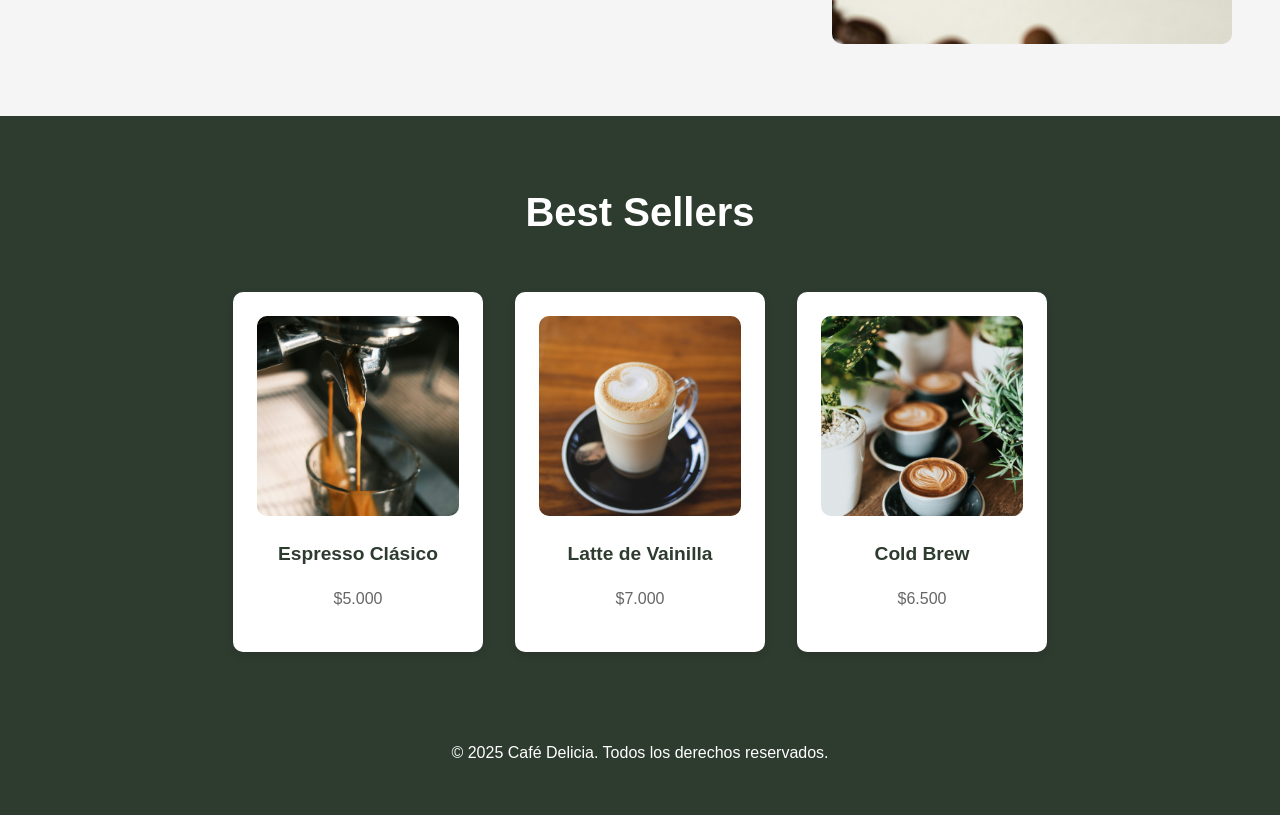
==== commit 6a641ac8: "Actualizacion: Integracion scss, ajuste footer, navegacion e imagenes" ====
--- a/index.html
+++ b/index.html
@@ -8,7 +8,7 @@
 </head>
 <body>
     <nav class="navbar">
-        <a href="/index.html">Cafe Delicia</a>
+        <a href="../index.html">Cafe Delicia</a>
         <ul class="nav-links" id="navLinks">
             <li><a href="./index.html">Inicio</a></li>
             <li><a href="./page/about.html">About</a></li>
@@ -72,7 +72,7 @@
                 <a href="./page/services.html" class="btn">Ver Más</a>
             </div>
             <div class="blend-image">
-                <img src="./images/nathan-dumlao-zUNs99PGDg0-unsplash.jpg" alt="Café">
+                <img src="./images/cafe1.jpg" alt="Café">
             </div>
         </section>
 
@@ -80,17 +80,17 @@
             <h2>Best Sellers</h2>
             <div class="products">
                 <div class="product-card">
-                    <img src="./images/cemrecan-yurtman-XXLXQYrKuqo-unsplash.jpg" alt="Espresso">
+                    <img src="./images/cafe2.jpg" alt="Espresso">
                     <h3>Espresso Clásico</h3>
                     <p>$5.000</p>
                 </div>
                 <div class="product-card">
-                    <img src="./images/abolfazl-eslami-qHTyT-lxUBU-unsplash.jpg" alt="Latte">
+                    <img src="./images/cafe3.jpg" alt="Latte">
                     <h3>Latte de Vainilla</h3>
                     <p>$7.000</p>
                 </div>
                 <div class="product-card">
-                    <img src="./images/nathan-dumlao-zUNs99PGDg0-unsplash.jpg" alt="Cold Brew">
+                    <img src="./images/cafe4.jpg" alt="Cold Brew">
                     <h3>Cold Brew</h3>
                     <p>$6.500</p>
                 </div>
--- a/css/style.css
+++ b/css/style.css
@@ -90,6 +90,7 @@
   font-size: 1.2rem;
   margin-bottom: 2rem;
 }
+
 
 /* Hero específico para About */
 .about-hero {
@@ -653,6 +654,7 @@
   color: #fff;
   text-align: center;
   padding: 1.5rem;
+  min-height: 11vh;
 }
 
 /* Media Queries para mayor responsividad */
